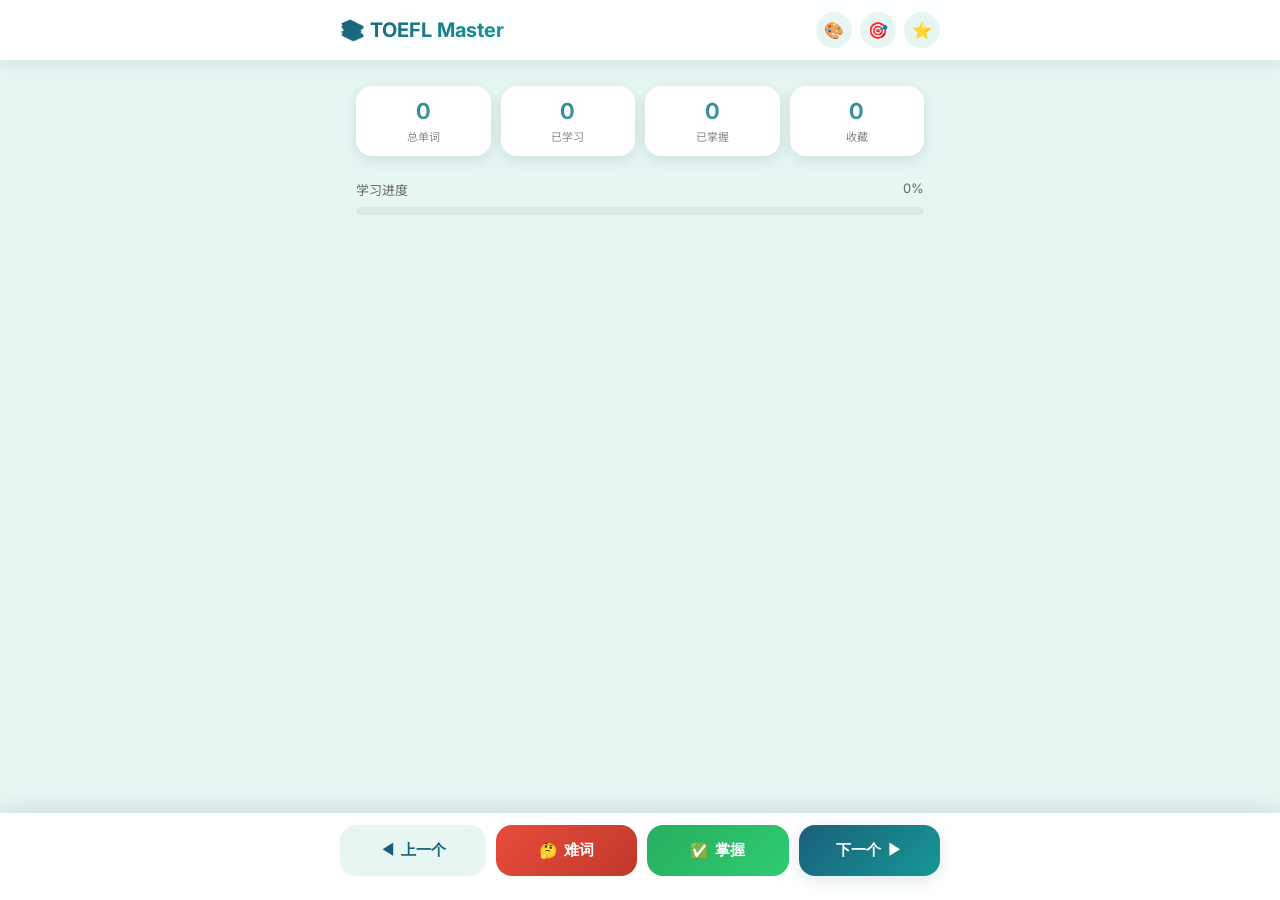
==== toefl_vocabulary_practice.html @ 08f5fb79 "Add files via upload" ====
<!DOCTYPE html>
<html lang="zh-CN">
<head>
    <meta charset="UTF-8">
    <meta name="viewport" content="width=device-width, initial-scale=1.0, maximum-scale=1.0, user-scalable=no">
    <title>TOEFL 单词记忆大师</title>
    <link href="https://fonts.googleapis.com/css2?family=Noto+Sans+SC:wght@300;400;500;700&family=Inter:wght@300;400;500;600;700&display=swap" rel="stylesheet">
    <style>
        :root {
            /* 主题1: 深海蓝 */
            --primary-1: #1a5f7a;
            --secondary-1: #159895;
            --accent-1: #57c5b6;
            --bg-1: #e8f6f3;
            --card-1: #ffffff;
            --text-1: #2c3e50;
            --shadow-1: rgba(26, 95, 122, 0.15);

            /* 主题2: 暮光紫 */
            --primary-2: #6c5ce7;
            --secondary-2: #a29bfe;
            --accent-2: #fd79a8;
            --bg-2: #f0f0f5;
            --card-2: #ffffff;
            --text-2: #2d3436;
            --shadow-2: rgba(108, 92, 231, 0.15);

            /* 主题3: 森林绿 */
            --primary-3: #27ae60;
            --secondary-3: #2ecc71;
            --accent-3: #f39c12;
            --bg-3: #e8f8f0;
            --card-3: #ffffff;
            --text-3: #1e272e;
            --shadow-3: rgba(39, 174, 96, 0.15);

            /* 主题4: 暖阳橙 */
            --primary-4: #e67e22;
            --secondary-4: #f39c12;
            --accent-4: #e74c3c;
            --bg-4: #fef5e7;
            --card-4: #ffffff;
            --text-4: #2c3e50;
            --shadow-4: rgba(230, 126, 34, 0.15);

            /* 主题5: 暗夜黑 */
            --primary-5: #2c3e50;
            --secondary-5: #34495e;
            --accent-5: #e74c3c;
            --bg-5: #1a1a2e;
            --card-5: #16213e;
            --text-5: #ecf0f1;
            --shadow-5: rgba(0, 0, 0, 0.3);

            /* 当前主题 */
            --primary: var(--primary-1);
            --secondary: var(--secondary-1);
            --accent: var(--accent-1);
            --bg: var(--bg-1);
            --card: var(--card-1);
            --text: var(--text-1);
            --shadow: var(--shadow-1);
        }

        * {
            margin: 0;
            padding: 0;
            box-sizing: border-box;
            -webkit-tap-highlight-color: transparent;
        }

        body {
            font-family: 'Inter', 'Noto Sans SC', sans-serif;
            background: var(--bg);
            color: var(--text);
            min-height: 100vh;
            transition: all 0.5s ease;
            overflow-x: hidden;
        }

        /* 粒子背景效果 */
        .particles {
            position: fixed;
            top: 0;
            left: 0;
            width: 100%;
            height: 100%;
            pointer-events: none;
            z-index: 0;
            overflow: hidden;
        }

        .particle {
            position: absolute;
            border-radius: 50%;
            opacity: 0.3;
            animation: float 15s infinite ease-in-out;
        }

        @keyframes float {
            0%, 100% { transform: translateY(0) translateX(0) rotate(0deg); }
            25% { transform: translateY(-30px) translateX(20px) rotate(90deg); }
            50% { transform: translateY(-15px) translateX(-20px) rotate(180deg); }
            75% { transform: translateY(-40px) translateX(15px) rotate(270deg); }
        }

        /* 顶部导航 */
        .header {
            position: fixed;
            top: 0;
            left: 0;
            right: 0;
            background: rgba(255, 255, 255, 0.95);
            backdrop-filter: blur(20px);
            -webkit-backdrop-filter: blur(20px);
            z-index: 1000;
            padding: 12px 16px;
            box-shadow: 0 2px 20px var(--shadow);
            transition: all 0.5s ease;
        }

        .header-content {
            max-width: 600px;
            margin: 0 auto;
            display: flex;
            justify-content: space-between;
            align-items: center;
        }

        .logo {
            font-size: 20px;
            font-weight: 700;
            background: linear-gradient(135deg, var(--primary), var(--secondary));
            -webkit-background-clip: text;
            -webkit-text-fill-color: transparent;
            background-clip: text;
        }

        .header-btns {
            display: flex;
            gap: 8px;
        }

        .icon-btn {
            width: 36px;
            height: 36px;
            border-radius: 50%;
            border: none;
            background: var(--bg);
            color: var(--primary);
            display: flex;
            align-items: center;
            justify-content: center;
            cursor: pointer;
            transition: all 0.3s ease;
            font-size: 16px;
        }

        .icon-btn:hover {
            background: var(--primary);
            color: white;
            transform: scale(1.1);
        }

        /* 主内容区 */
        .main {
            padding-top: 70px;
            padding-bottom: 100px;
            max-width: 600px;
            margin: 0 auto;
            position: relative;
            z-index: 1;
        }

        /* 统计卡片 */
        .stats-bar {
            display: grid;
            grid-template-columns: repeat(4, 1fr);
            gap: 10px;
            padding: 16px;
            margin-bottom: 8px;
        }

        .stat-item {
            background: var(--card);
            border-radius: 16px;
            padding: 12px 8px;
            text-align: center;
            box-shadow: 0 4px 15px var(--shadow);
            transition: all 0.3s ease;
        }

        .stat-item:hover {
            transform: translateY(-3px);
        }

        .stat-num {
            font-size: 22px;
            font-weight: 700;
            background: linear-gradient(135deg, var(--primary), var(--accent));
            -webkit-background-clip: text;
            -webkit-text-fill-color: transparent;
            background-clip: text;
        }

        .stat-label {
            font-size: 11px;
            color: #888;
            margin-top: 4px;
        }

        /* 进度条 */
        .progress-section {
            padding: 0 16px;
            margin-bottom: 16px;
        }

        .progress-info {
            display: flex;
            justify-content: space-between;
            margin-bottom: 8px;
            font-size: 13px;
            color: #666;
        }

        .progress-bar {
            height: 8px;
            background: rgba(0,0,0,0.05);
            border-radius: 4px;
            overflow: hidden;
        }

        .progress-fill {
            height: 100%;
            background: linear-gradient(90deg, var(--primary), var(--secondary));
            border-radius: 4px;
            transition: width 0.5s ease;
            position: relative;
            overflow: hidden;
        }

        .progress-fill::after {
            content: '';
            position: absolute;
            top: 0;
            left: 0;
            right: 0;
            bottom: 0;
            background: linear-gradient(90deg, transparent, rgba(255,255,255,0.4), transparent);
            animation: shimmer 2s infinite;
        }

        @keyframes shimmer {
            0% { transform: translateX(-100%); }
            100% { transform: translateX(100%); }
        }

        /* 单词卡片 */
        .word-card {
            background: var(--card);
            border-radius: 24px;
            margin: 16px;
            padding: 24px;
            box-shadow: 0 8px 30px var(--shadow);
            transition: all 0.5s ease;
            position: relative;
            overflow: hidden;
        }

        .word-card::before {
            content: '';
            position: absolute;
            top: 0;
            left: 0;
            right: 0;
            height: 4px;
            background: linear-gradient(90deg, var(--primary), var(--secondary), var(--accent));
        }

        .word-header {
            display: flex;
            justify-content: space-between;
            align-items: flex-start;
            margin-bottom: 16px;
        }

        .word-title {
            font-size: 32px;
            font-weight: 700;
            color: var(--primary);
            letter-spacing: -0.5px;
        }

        .word-phonetic {
            font-size: 16px;
            color: var(--secondary);
            margin-top: 4px;
            font-family: 'Inter', sans-serif;
        }

        .word-actions {
            display: flex;
            gap: 8px;
        }

        .action-btn {
            width: 44px;
            height: 44px;
            border-radius: 14px;
            border: 2px solid var(--bg);
            background: transparent;
            color: var(--primary);
            display: flex;
            align-items: center;
            justify-content: center;
            cursor: pointer;
            transition: all 0.3s ease;
            font-size: 18px;
        }

        .action-btn:hover, .action-btn.active {
            background: var(--primary);
            color: white;
            border-color: var(--primary);
            transform: scale(1.05);
        }

        .action-btn.favorite.active {
            background: #e74c3c;
            border-color: #e74c3c;
        }

        /* 标签 */
        .tag {
            display: inline-block;
            padding: 4px 12px;
            border-radius: 20px;
            font-size: 12px;
            font-weight: 500;
            margin-right: 6px;
            margin-bottom: 6px;
        }

        .tag-meaning {
            background: rgba(26, 95, 122, 0.1);
            color: var(--primary);
        }

        .tag-memory {
            background: rgba(87, 197, 182, 0.15);
            color: #159895;
        }

        .tag-phrase {
            background: rgba(230, 126, 34, 0.1);
            color: #e67e22;
        }

        /* 内容区域 */
        .section {
            margin-top: 20px;
            padding-top: 20px;
            border-top: 1px dashed rgba(0,0,0,0.1);
        }

        .section-title {
            font-size: 13px;
            font-weight: 600;
            color: var(--primary);
            text-transform: uppercase;
            letter-spacing: 1px;
            margin-bottom: 10px;
            display: flex;
            align-items: center;
            gap: 6px;
        }

        .section-content {
            font-size: 15px;
            line-height: 1.7;
            color: #444;
        }

        .meaning-box {
            background: linear-gradient(135deg, rgba(26,95,122,0.05), rgba(21,152,149,0.05));
            border-radius: 16px;
            padding: 16px;
            margin-top: 8px;
        }

        .meaning-text {
            font-size: 17px;
            font-weight: 500;
            color: var(--text);
            line-height: 1.6;
        }

        /* 例句区域 */
        .example-box {
            background: rgba(87, 197, 182, 0.08);
            border-radius: 16px;
            padding: 16px;
            margin-top: 12px;
            border-left: 3px solid var(--accent);
        }

        .example-en {
            font-size: 15px;
            color: #333;
            line-height: 1.6;
            font-style: italic;
        }

        .example-cn {
            font-size: 14px;
            color: #666;
            margin-top: 8px;
            line-height: 1.5;
        }

        /* 记忆方法特殊样式 */
        .memory-card {
            background: linear-gradient(135deg, #fff9e6, #fff3cd);
            border-radius: 16px;
            padding: 16px;
            margin-top: 12px;
            border: 1px solid rgba(243, 156, 18, 0.2);
            position: relative;
        }

        .memory-card::before {
            content: '💡';
            position: absolute;
            top: -10px;
            left: 16px;
            background: white;
            padding: 2px 8px;
            border-radius: 10px;
            font-size: 14px;
        }

        .memory-text {
            font-size: 14px;
            color: #856404;
            line-height: 1.7;
            margin-top: 4px;
        }

        /* 参考词 */
        .ref-box {
            display: flex;
            flex-wrap: wrap;
            gap: 8px;
            margin-top: 8px;
        }

        .ref-item {
            background: var(--bg);
            padding: 6px 14px;
            border-radius: 20px;
            font-size: 13px;
            color: var(--primary);
            cursor: pointer;
            transition: all 0.2s ease;
        }

        .ref-item:hover {
            background: var(--primary);
            color: white;
            transform: scale(1.05);
        }

        /* 底部操作栏 */
        .bottom-bar {
            position: fixed;
            bottom: 0;
            left: 0;
            right: 0;
            background: rgba(255, 255, 255, 0.98);
            backdrop-filter: blur(20px);
            -webkit-backdrop-filter: blur(20px);
            padding: 12px 16px 24px;
            box-shadow: 0 -4px 20px var(--shadow);
            z-index: 1000;
            transition: all 0.5s ease;
        }

        .bottom-content {
            max-width: 600px;
            margin: 0 auto;
            display: flex;
            gap: 10px;
        }

        .btn {
            flex: 1;
            padding: 14px 20px;
            border-radius: 16px;
            border: none;
            font-size: 15px;
            font-weight: 600;
            cursor: pointer;
            transition: all 0.3s ease;
            display: flex;
            align-items: center;
            justify-content: center;
            gap: 6px;
        }

        .btn-primary {
            background: linear-gradient(135deg, var(--primary), var(--secondary));
            color: white;
            box-shadow: 0 4px 15px var(--shadow);
        }

        .btn-primary:hover {
            transform: translateY(-2px);
            box-shadow: 0 6px 20px var(--shadow);
        }

        .btn-secondary {
            background: var(--bg);
            color: var(--primary);
            border: 2px solid var(--bg);
        }

        .btn-secondary:hover {
            border-color: var(--primary);
            background: rgba(26, 95, 122, 0.05);
        }

        .btn-danger {
            background: linear-gradient(135deg, #e74c3c, #c0392b);
            color: white;
        }

        .btn-success {
            background: linear-gradient(135deg, #27ae60, #2ecc71);
            color: white;
        }

        /* 主题选择器 */
        .theme-panel {
            position: fixed;
            top: 0;
            right: -100%;
            width: 100%;
            max-width: 320px;
            height: 100vh;
            background: var(--card);
            z-index: 2000;
            transition: right 0.4s ease;
            box-shadow: -5px 0 30px rgba(0,0,0,0.2);
            overflow-y: auto;
        }

        .theme-panel.open {
            right: 0;
        }

        .panel-header {
            padding: 20px;
            border-bottom: 1px solid rgba(0,0,0,0.1);
            display: flex;
            justify-content: space-between;
            align-items: center;
        }

        .panel-title {
            font-size: 18px;
            font-weight: 700;
        }

        .panel-close {
            width: 36px;
            height: 36px;
            border-radius: 50%;
            border: none;
            background: var(--bg);
            cursor: pointer;
            font-size: 18px;
        }

        .theme-list {
            padding: 20px;
        }

        .theme-item {
            display: flex;
            align-items: center;
            padding: 16px;
            border-radius: 16px;
            margin-bottom: 12px;
            cursor: pointer;
            transition: all 0.3s ease;
            border: 2px solid transparent;
        }

        .theme-item:hover {
            transform: translateX(-5px);
        }

        .theme-item.active {
            border-color: var(--primary);
            background: rgba(26, 95, 122, 0.05);
        }

        .theme-preview {
            width: 50px;
            height: 50px;
            border-radius: 12px;
            margin-right: 16px;
            display: flex;
            align-items: center;
            justify-content: center;
            font-size: 24px;
        }

        .theme-info h4 {
            font-size: 15px;
            margin-bottom: 4px;
        }

        .theme-info p {
            font-size: 12px;
            color: #888;
        }

        .overlay {
            position: fixed;
            top: 0;
            left: 0;
            right: 0;
            bottom: 0;
            background: rgba(0,0,0,0.5);
            z-index: 1500;
            opacity: 0;
            visibility: hidden;
            transition: all 0.3s ease;
        }

        .overlay.show {
            opacity: 1;
            visibility: visible;
        }

        /* 学习模式面板 */
        .mode-panel {
            position: fixed;
            bottom: -100%;
            left: 0;
            right: 0;
            background: var(--card);
            border-radius: 24px 24px 0 0;
            z-index: 2000;
            transition: bottom 0.4s ease;
            max-height: 70vh;
            overflow-y: auto;
        }

        .mode-panel.open {
            bottom: 0;
        }

        .mode-header {
            padding: 20px;
            text-align: center;
            border-bottom: 1px solid rgba(0,0,0,0.1);
        }

        .mode-grid {
            display: grid;
            grid-template-columns: repeat(2, 1fr);
            gap: 12px;
            padding: 20px;
        }

        .mode-item {
            padding: 20px;
            border-radius: 16px;
            background: var(--bg);
            text-align: center;
            cursor: pointer;
            transition: all 0.3s ease;
            border: 2px solid transparent;
        }

        .mode-item:hover {
            border-color: var(--primary);
            transform: translateY(-3px);
        }

        .mode-icon {
            font-size: 32px;
            margin-bottom: 8px;
        }

        .mode-name {
            font-size: 14px;
            font-weight: 600;
        }

        /* 拼写测试 */
        .spell-input {
            width: 100%;
            padding: 16px;
            border: 2px solid var(--bg);
            border-radius: 16px;
            font-size: 18px;
            text-align: center;
            letter-spacing: 2px;
            margin-top: 16px;
            background: var(--card);
            color: var(--text);
            transition: all 0.3s ease;
        }

        .spell-input:focus {
            outline: none;
            border-color: var(--primary);
            box-shadow: 0 0 0 4px var(--shadow);
        }

        .spell-input.correct {
            border-color: #27ae60;
            background: rgba(39, 174, 96, 0.1);
        }

        .spell-input.wrong {
            border-color: #e74c3c;
            background: rgba(231, 76, 60, 0.1);
        }

        /* 遮罩内容（用于记忆测试） */
        .mask-content {
            filter: blur(8px);
            user-select: none;
            transition: all 0.5s ease;
            cursor: pointer;
        }

        .mask-content.reveal {
            filter: blur(0);
        }

        .mask-hint {
            text-align: center;
            color: var(--primary);
            font-size: 13px;
            margin-top: 8px;
        }

        /* 收藏列表 */
        .fav-list {
            padding: 16px;
        }

        .fav-item {
            background: var(--card);
            border-radius: 16px;
            padding: 16px;
            margin-bottom: 12px;
            display: flex;
            justify-content: space-between;
            align-items: center;
            box-shadow: 0 2px 10px var(--shadow);
            cursor: pointer;
            transition: all 0.3s ease;
        }

        .fav-item:hover {
            transform: translateX(5px);
        }

        .fav-word {
            font-size: 18px;
            font-weight: 600;
            color: var(--primary);
        }

        .fav-meaning {
            font-size: 13px;
            color: #888;
            margin-top: 4px;
        }

        /* 历史记录 */
        .history-section {
            padding: 16px;
        }

        .history-date {
            font-size: 12px;
            color: #888;
            margin: 16px 0 8px;
            text-transform: uppercase;
            letter-spacing: 1px;
        }

        .history-item {
            display: flex;
            align-items: center;
            padding: 12px;
            background: var(--card);
            border-radius: 12px;
            margin-bottom: 8px;
            box-shadow: 0 2px 8px var(--shadow);
        }

        .history-status {
            width: 8px;
            height: 8px;
            border-radius: 50%;
            margin-right: 12px;
        }

        .history-status.mastered { background: #27ae60; }
        .history-status.learning { background: #f39c12; }
        .history-status.new { background: var(--primary); }

        /* 成就徽章 */
        .badge-grid {
            display: grid;
            grid-template-columns: repeat(3, 1fr);
            gap: 12px;
            padding: 16px;
        }

        .badge-item {
            background: var(--card);
            border-radius: 16px;
            padding: 16px 8px;
            text-align: center;
            box-shadow: 0 2px 10px var(--shadow);
            transition: all 0.3s ease;
        }

        .badge-item.locked {
            opacity: 0.4;
            filter: grayscale(1);
        }

        .badge-item:not(.locked):hover {
            transform: scale(1.05);
        }

        .badge-icon {
            font-size: 36px;
            margin-bottom: 8px;
        }

        .badge-name {
            font-size: 12px;
            font-weight: 600;
        }

        /* 动画 */
        @keyframes slideIn {
            from { opacity: 0; transform: translateY(20px); }
            to { opacity: 1; transform: translateY(0); }
        }

        @keyframes pulse {
            0%, 100% { transform: scale(1); }
            50% { transform: scale(1.05); }
        }

        @keyframes shake {
            0%, 100% { transform: translateX(0); }
            25% { transform: translateX(-10px); }
            75% { transform: translateX(10px); }
        }

        .animate-in {
            animation: slideIn 0.5s ease;
        }

        .animate-shake {
            animation: shake 0.4s ease;
        }

        .animate-pulse {
            animation: pulse 2s infinite;
        }

        /* 提示 toast */
        .toast {
            position: fixed;
            top: 80px;
            left: 50%;
            transform: translateX(-50%) translateY(-100px);
            background: var(--primary);
            color: white;
            padding: 12px 24px;
            border-radius: 12px;
            font-size: 14px;
            font-weight: 500;
            z-index: 3000;
            opacity: 0;
            transition: all 0.4s ease;
            box-shadow: 0 4px 20px var(--shadow);
        }

        .toast.show {
            transform: translateX(-50%) translateY(0);
            opacity: 1;
        }

        /* 响应式 */
        @media (max-width: 480px) {
            .word-title { font-size: 26px; }
            .stats-bar { grid-template-columns: repeat(2, 1fr); }
            .mode-grid { grid-template-columns: 1fr; }
            .badge-grid { grid-template-columns: repeat(2, 1fr); }
        }

        /* 滚动条美化 */
        ::-webkit-scrollbar {
            width: 6px;
        }

        ::-webkit-scrollbar-track {
            background: transparent;
        }

        ::-webkit-scrollbar-thumb {
            background: var(--primary);
            border-radius: 3px;
        }

        /* 暗色主题适配 */
        [data-theme="5"] .header,
        [data-theme="5"] .bottom-bar {
            background: rgba(22, 33, 62, 0.98);
        }

        [data-theme="5"] .word-card,
        [data-theme="5"] .stat-item,
        [data-theme="5"] .fav-item,
        [data-theme="5"] .history-item,
        [data-theme="5"] .badge-item {
            background: #1e3a5f;
        }

        [data-theme="5"] .section-content,
        [data-theme="5"] .example-en {
            color: #bdc3c7;
        }

        [data-theme="5"] .example-cn {
            color: #95a5a6;
        }

        [data-theme="5"] .memory-card {
            background: linear-gradient(135deg, #2c3e50, #34495e);
            border-color: rgba(255,255,255,0.1);
        }

        [data-theme="5"] .memory-text {
            color: #ecf0f1;
        }

        /* 专注模式 */
        .focus-mode .word-card .section:not(.meaning-section) {
            display: none;
        }

        .focus-mode .word-card::after {
            content: '点击显示详情';
            display: block;
            text-align: center;
            padding: 20px;
            color: var(--primary);
            font-size: 14px;
            cursor: pointer;
        }

        .focus-mode.reveal .word-card .section {
            display: block;
        }

        .focus-mode.reveal .word-card::after {
            display: none;
        }
    </style>
</head>
<body>
    <!-- 粒子背景 -->
    <div class="particles" id="particles"></div>

    <!-- Toast -->
    <div class="toast" id="toast"></div>

    <!-- 遮罩 -->
    <div class="overlay" id="overlay" onclick="closePanels()"></div>

    <!-- 头部 -->
    <header class="header">
        <div class="header-content">
            <div class="logo">📚 TOEFL Master</div>
            <div class="header-btns">
                <button class="icon-btn" onclick="toggleThemePanel()" title="切换主题">🎨</button>
                <button class="icon-btn" onclick="toggleModePanel()" title="学习模式">🎯</button>
                <button class="icon-btn" onclick="showFavorites()" title="收藏夹">⭐</button>
            </div>
        </div>
    </header>

    <!-- 主内容 -->
    <main class="main" id="main">
        <!-- 统计栏 -->
        <div class="stats-bar">
            <div class="stat-item">
                <div class="stat-num" id="stat-total">0</div>
                <div class="stat-label">总单词</div>
            </div>
            <div class="stat-item">
                <div class="stat-num" id="stat-learned">0</div>
                <div class="stat-label">已学习</div>
            </div>
            <div class="stat-item">
                <div class="stat-num" id="stat-mastered">0</div>
                <div class="stat-label">已掌握</div>
            </div>
            <div class="stat-item">
                <div class="stat-num" id="stat-favorites">0</div>
                <div class="stat-label">收藏</div>
            </div>
        </div>

        <!-- 进度条 -->
        <div class="progress-section">
            <div class="progress-info">
                <span>学习进度</span>
                <span id="progress-text">0%</span>
            </div>
            <div class="progress-bar">
                <div class="progress-fill" id="progress-fill" style="width: 0%"></div>
            </div>
        </div>

        <!-- 单词卡片容器 -->
        <div id="word-container"></div>
    </main>

    <!-- 底部操作栏 -->
    <div class="bottom-bar">
        <div class="bottom-content">
            <button class="btn btn-secondary" onclick="prevWord()">
                <span>◀</span> 上一个
            </button>
            <button class="btn btn-danger" onclick="markDifficult()">
                <span>🤔</span> 难词
            </button>
            <button class="btn btn-success" onclick="markMastered()">
                <span>✅</span> 掌握
            </button>
            <button class="btn btn-primary" onclick="nextWord()">
                下一个 <span>▶</span>
            </button>
        </div>
    </div>

    <!-- 主题面板 -->
    <div class="theme-panel" id="themePanel">
        <div class="panel-header">
            <div class="panel-title">🎨 选择主题</div>
            <button class="panel-close" onclick="closePanels()">✕</button>
        </div>
        <div class="theme-list">
            <div class="theme-item active" onclick="setTheme(1)" data-theme="1">
                <div class="theme-preview" style="background: linear-gradient(135deg, #1a5f7a, #159895);">🌊</div>
                <div class="theme-info">
                    <h4>深海蓝</h4>
                    <p>宁静深邃，专注学习</p>
                </div>
            </div>
            <div class="theme-item" onclick="setTheme(2)" data-theme="2">
                <div class="theme-preview" style="background: linear-gradient(135deg, #6c5ce7, #a29bfe);">🔮</div>
                <div class="theme-info">
                    <h4>暮光紫</h4>
                    <p>神秘优雅，激发灵感</p>
                </div>
            </div>
            <div class="theme-item" onclick="setTheme(3)" data-theme="3">
                <div class="theme-preview" style="background: linear-gradient(135deg, #27ae60, #2ecc71);">🌲</div>
                <div class="theme-info">
                    <h4>森林绿</h4>
                    <p>自然清新，舒缓眼睛</p>
                </div>
            </div>
            <div class="theme-item" onclick="setTheme(4)" data-theme="4">
                <div class="theme-preview" style="background: linear-gradient(135deg, #e67e22, #f39c12);">☀️</div>
                <div class="theme-info">
                    <h4>暖阳橙</h4>
                    <p>活力温暖，积极向上</p>
                </div>
            </div>
            <div class="theme-item" onclick="setTheme(5)" data-theme="5">
                <div class="theme-preview" style="background: linear-gradient(135deg, #2c3e50, #34495e);">🌙</div>
                <div class="theme-info">
                    <h4>暗夜黑</h4>
                    <p>低调护眼，夜间模式</p>
                </div>
            </div>
        </div>
    </div>

    <!-- 学习模式面板 -->
    <div class="mode-panel" id="modePanel">
        <div class="mode-header">
            <h3>🎯 学习模式</h3>
            <p style="font-size: 13px; color: #888; margin-top: 4px;">选择适合你的记忆方式</p>
        </div>
        <div class="mode-grid">
            <div class="mode-item" onclick="setMode('normal')">
                <div class="mode-icon">📖</div>
                <div class="mode-name">普通模式</div>
                <p style="font-size: 11px; color: #888; margin-top: 4px;">完整展示所有内容</p>
            </div>
            <div class="mode-item" onclick="setMode('focus')">
                <div class="mode-icon">🎯</div>
                <div class="mode-name">专注模式</div>
                <p style="font-size: 11px; color: #888; margin-top: 4px;">先显示单词，点击展开</p>
            </div>
            <div class="mode-item" onclick="setMode('spell')">
                <div class="mode-icon">✍️</div>
                <div class="mode-name">拼写模式</div>
                <p style="font-size: 11px; color: #888; margin-top: 4px;">听发音拼写单词</p>
            </div>
            <div class="mode-item" onclick="setMode('mask')">
                <div class="mode-icon">🎭</div>
                <div class="mode-name">遮罩模式</div>
                <p style="font-size: 11px; color: #888; margin-top: 4px;">模糊中文，回忆释义</p>
            </div>
            <div class="mode-item" onclick="setMode('review')">
                <div class="mode-icon">🔄</div>
                <div class="mode-name">复习模式</div>
                <p style="font-size: 11px; color: #888; margin-top: 4px;">只显示难词和收藏</p>
            </div>
            <div class="mode-item" onclick="setMode('shuffle')">
                <div class="mode-icon">🎲</div>
                <div class="mode-name">随机模式</div>
                <p style="font-size: 11px; color: #888; margin-top: 4px;">打乱顺序随机出现</p>
            </div>
        </div>
        <div style="padding: 0 20px 20px;">
            <button class="btn btn-primary" style="width: 100%;" onclick="closePanels()">开始练习</button>
        </div>
    </div>

    <!-- 收藏列表面板 -->
    <div class="theme-panel" id="favPanel" style="right: -100%;">
        <div class="panel-header">
            <div class="panel-title">⭐ 我的收藏</div>
            <button class="panel-close" onclick="closePanels()">✕</button>
        </div>
        <div class="fav-list" id="favList"></div>
    </div>

    <!-- 历史面板 -->
    <div class="theme-panel" id="historyPanel" style="right: -100%;">
        <div class="panel-header">
            <div class="panel-title">📊 学习历史</div>
            <button class="panel-close" onclick="closePanels()">✕</button>
        </div>
        <div class="history-section" id="historySection"></div>
    </div>

    <script>
        // ==================== 数据存储 ====================
        const Storage = {
            get(key) {
                try {
                    return JSON.parse(localStorage.getItem('toefl_' + key)) || {};
                } catch {
                    return {};
                }
            },
            set(key, value) {
                localStorage.setItem('toefl_' + key, JSON.stringify(value));
            },
            getArray(key) {
                try {
                    return JSON.parse(localStorage.getItem('toefl_' + key)) || [];
                } catch {
                    return [];
                }
            },
            setArray(key, value) {
                localStorage.setItem('toefl_' + key, JSON.stringify(value));
            }
        };

        // ==================== 全局状态 ====================
        let words = [];
        let currentIndex = 0;
        let currentMode = 'normal';
        let favorites = Storage.getArray('favorites');
        let learned = Storage.get('learned');
        let mastered = Storage.get('mastered');
        let difficult = Storage.getArray('difficult');
        let history = Storage.getArray('history');
        let theme = Storage.get('theme') || 1;
        let audioCtx = null;
        let currentAudio = null;

        // ==================== 初始化 ====================
        async function init() {
            // 加载保存的主题
            setTheme(theme, false);

            // 创建粒子背景
            createParticles();

            // 加载单词数据 - 支持多种路径和错误处理
            const jsonPaths = [
                'toefl_vocabulary.json',
                './toefl_vocabulary.json',
                '../toefl_vocabulary.json',
                'data/toefl_vocabulary.json',
                '/toefl_vocabulary.json'
            ];

            let loadSuccess = false;
            let lastError = null;

            for (const path of jsonPaths) {
                try {
                    const response = await fetch(path, { 
                        method: 'GET',
                        cache: 'no-cache'
                    });
                    if (response.ok) {
                        words = await response.json();
                        loadSuccess = true;
                        console.log('✅ JSON加载成功:', path);
                        break;
                    }
                } catch (e) {
                    lastError = e;
                    console.log('⚠️ 路径失败:', path, e.message);
                    continue;
                }
            }

            if (!loadSuccess) {
                console.error('❌ 所有JSON路径均失败:', lastError);
                showToast('❌ 无法加载单词数据，请确保 toefl_vocabulary.json 文件存在');
                // 显示手动加载提示
                showManualLoadPrompt();
                return;
            }

                // 恢复上次位置
                const savedIndex = Storage.get('currentIndex');
                if (savedIndex && savedIndex < words.length) {
                    currentIndex = savedIndex;
                }

                // 随机模式打乱
                if (currentMode === 'shuffle') {
                    shuffleWords();
                }

                updateStats();
                renderWord();
                showToast('📚 已加载 ' + words.length + ' 个单词');
            } catch (e) {
                showToast('❌ 加载单词失败，请检查文件');
                console.error(e);
            }
        }

        // ==================== 粒子背景 ====================
        function createParticles() {
            const container = document.getElementById('particles');
            const colors = ['var(--primary)', 'var(--secondary)', 'var(--accent)'];

            for (let i = 0; i < 15; i++) {
                const particle = document.createElement('div');
                particle.className = 'particle';
                particle.style.left = Math.random() * 100 + '%';
                particle.style.top = Math.random() * 100 + '%';
                particle.style.width = (Math.random() * 20 + 5) + 'px';
                particle.style.height = particle.style.width;
                particle.style.background = colors[Math.floor(Math.random() * colors.length)];
                particle.style.animationDelay = (Math.random() * 15) + 's';
                particle.style.animationDuration = (Math.random() * 10 + 10) + 's';
                container.appendChild(particle);
            }
        }

        // ==================== 主题切换 ====================
        function setTheme(id, save = true) {
            theme = id;
            document.body.setAttribute('data-theme', id);

            const root = document.documentElement;
            root.style.setProperty('--primary', `var(--primary-${id})`);
            root.style.setProperty('--secondary', `var(--secondary-${id})`);
            root.style.setProperty('--accent', `var(--accent-${id})`);
            root.style.setProperty('--bg', `var(--bg-${id})`);
            root.style.setProperty('--card', `var(--card-${id})`);
            root.style.setProperty('--text', `var(--text-${id})`);
            root.style.setProperty('--shadow', `var(--shadow-${id})`);

            if (save) {
                Storage.set('theme', id);
                showToast('🎨 主题已切换');
            }

            // 更新面板选中状态
            document.querySelectorAll('.theme-item').forEach(item => {
                item.classList.toggle('active', item.dataset.theme == id);
            });
        }

        function toggleThemePanel() {
            const panel = document.getElementById('themePanel');
            panel.classList.toggle('open');
            document.getElementById('overlay').classList.toggle('show');
        }

        // ==================== 学习模式 ====================
        function setMode(mode) {
            currentMode = mode;
            Storage.set('mode', mode);

            if (mode === 'shuffle') {
                shuffleWords();
                currentIndex = 0;
            } else if (mode === 'review') {
                // 只保留难词和收藏
                const reviewWords = words.filter((w, i) => 
                    difficult.includes(i) || favorites.includes(i)
                );
                if (reviewWords.length === 0) {
                    showToast('📭 没有需要复习的单词');
                    return;
                }
                words = reviewWords;
                currentIndex = 0;
            }

            closePanels();
            renderWord();
            showToast('🎯 已切换到' + getModeName(mode));
        }

        function getModeName(mode) {
            const names = {
                normal: '普通模式',
                focus: '专注模式',
                spell: '拼写模式',
                mask: '遮罩模式',
                review: '复习模式',
                shuffle: '随机模式'
            };
            return names[mode] || mode;
        }

        function toggleModePanel() {
            const panel = document.getElementById('modePanel');
            panel.classList.toggle('open');
            document.getElementById('overlay').classList.toggle('show');
        }

        function shuffleWords() {
            for (let i = words.length - 1; i > 0; i--) {
                const j = Math.floor(Math.random() * (i + 1));
                [words[i], words[j]] = [words[j], words[i]];
            }
        }

        // ==================== 单词渲染 ====================
        function renderWord() {
            if (words.length === 0) return;

            const word = words[currentIndex];
            const container = document.getElementById('word-container');
            const isFav = favorites.includes(currentIndex);
            const isDifficult = difficult.includes(currentIndex);

            let html = `
                <div class="word-card animate-in" id="wordCard">
                    <div class="word-header">
                        <div>
                            <div class="word-title">${word['单词']}</div>
                            <div class="word-phonetic">/${word['读音']}/</div>
                        </div>
                        <div class="word-actions">
                            <button class="action-btn ${isFav ? 'active favorite' : ''}" onclick="toggleFavorite()" title="收藏">
                                ${isFav ? '⭐' : '☆'}
                            </button>
                            <button class="action-btn" onclick="playPronunciation()" title="发音">
                                🔊
                            </button>
                        </div>
                    </div>
            `;

            // 词义
            if (currentMode === 'mask') {
                html += `
                    <div class="meaning-section">
                        <div class="section-title">📖 词义</div>
                        <div class="meaning-box mask-content" onclick="this.classList.toggle('reveal')">
                            <div class="meaning-text">${word['单词中文意思']}</div>
                        </div>
                        <div class="mask-hint">👆 点击显示词义</div>
                    </div>
                `;
            } else {
                html += `
                    <div class="meaning-section">
                        <div class="section-title">📖 词义</div>
                        <div class="meaning-box">
                            <div class="meaning-text">${word['单词中文意思']}</div>
                        </div>
                    </div>
                `;
            }

            // 记忆方法
            if (word['记忆方法'] && word['记忆方法'].trim()) {
                html += `
                    <div class="section">
                        <div class="section-title">💡 记忆法</div>
                        <div class="memory-card">
                            <div class="memory-text">${word['记忆方法']}</div>
                        </div>
                    </div>
                `;
            }

            // 搭配短语
            if (word['搭配短语'] && word['搭配短语'].trim()) {
                html += `
                    <div class="section">
                        <div class="section-title">🔗 搭配</div>
                        <div class="section-content">
                            <span class="tag tag-phrase">${word['搭配短语']}</span>
                        </div>
                    </div>
                `;
            }

            // 例句
            if (word['例句'] && word['例句'].trim()) {
                html += `
                    <div class="section">
                        <div class="section-title">📝 例句</div>
                        <div class="example-box">
                            <div class="example-en">${word['例句']}</div>
                            ${word['例句中文含义'] ? `<div class="example-cn">${word['例句中文含义']}</div>` : ''}
                        </div>
                    </div>
                `;
            }

            // 参考词
            if (word['参考词'] && word['参考词'].trim()) {
                const refs = word['参考词'].split(/[；;]/).filter(r => r.trim());
                html += `
                    <div class="section">
                        <div class="section-title">📚 参考</div>
                        <div class="ref-box">
                            ${refs.map(r => `<span class="ref-item" onclick="searchWord('${r.trim().split('（')[0]}')">${r.trim()}</span>`).join('')}
                        </div>
                    </div>
                `;
            }

            // 拼写输入（拼写模式）
            if (currentMode === 'spell') {
                html += `
                    <div class="section">
                        <div class="section-title">✍️ 拼写练习</div>
                        <input type="text" class="spell-input" id="spellInput" 
                            placeholder="听发音后输入单词" 
                            onkeyup="checkSpell(event)"
                            autocomplete="off" autocorrect="off" autocapitalize="off" spellcheck="false">
                        <button class="btn btn-primary" style="width: 100%; margin-top: 10px;" onclick="checkSpellManual()">
                            检查拼写
                        </button>
                    </div>
                `;
            }

            // 状态标签
            html += `<div style="margin-top: 16px; display: flex; gap: 8px; flex-wrap: wrap;">`;
            if (isDifficult) html += `<span class="tag" style="background: rgba(231,76,60,0.1); color: #e74c3c;">🤔 难词</span>`;
            if (mastered[currentIndex]) html += `<span class="tag" style="background: rgba(39,174,96,0.1); color: #27ae60;">✅ 已掌握</span>`;
            html += `</div>`;

            html += `</div>`;

            container.innerHTML = html;

            // 自动播放发音
            if (currentMode === 'spell') {
                setTimeout(() => playPronunciation(), 500);
            }

            // 保存进度
            Storage.set('currentIndex', currentIndex);

            // 记录历史
            addHistory(word['单词'], 'view');
        }

        // ==================== 发音功能 ====================
        function playPronunciation() {
            if (!words[currentIndex]) return;

            const word = words[currentIndex]['单词'];

            // 停止之前的音频
            if (currentAudio) {
                currentAudio.pause();
                currentAudio = null;
            }

            // 使用有道发音API
            const audio = new Audio(`https://dict.youdao.com/dictvoice?type=2&audio=${encodeURIComponent(word)}`);
            audio.play().catch(e => {
                console.log('发音播放失败:', e);
                showToast('🔇 发音加载失败');
            });
            currentAudio = audio;

            // 视觉反馈
            const btn = document.querySelector('.action-btn[onclick="playPronunciation()"]');
            if (btn) {
                btn.style.transform = 'scale(1.2)';
                setTimeout(() => btn.style.transform = '', 200);
            }
        }

        // ==================== 拼写检查 ====================
        function checkSpell(event) {
            if (event.key === 'Enter') {
                checkSpellManual();
            }
        }

        function checkSpellManual() {
            const input = document.getElementById('spellInput');
            if (!input) return;

            const userAnswer = input.value.trim().toLowerCase();
            const correct = words[currentIndex]['单词'].toLowerCase();

            if (userAnswer === correct) {
                input.classList.add('correct');
                input.classList.remove('wrong');
                showToast('🎉 拼写正确！');
                addHistory(words[currentIndex]['单词'], 'spell_correct');

                // 自动标记为掌握
                setTimeout(() => markMastered(), 1000);
            } else {
                input.classList.add('wrong');
                input.classList.remove('correct');
                showToast(`❌ 正确拼写: ${words[currentIndex]['单词']}`);
                addHistory(words[currentIndex]['单词'], 'spell_wrong');

                // 标记为难词
                if (!difficult.includes(currentIndex)) {
                    difficult.push(currentIndex);
                    Storage.setArray('difficult', difficult);
                }
            }
        }

        // ==================== 导航功能 ====================
        function nextWord() {
            if (currentIndex < words.length - 1) {
                currentIndex++;
                renderWord();
            } else {
                showToast('🎉 恭喜！已完成所有单词');
                currentIndex = 0;
                renderWord();
            }
        }

        function prevWord() {
            if (currentIndex > 0) {
                currentIndex--;
                renderWord();
            } else {
                showToast('📍 已经是第一个单词');
            }
        }

        // ==================== 标记功能 ====================
        function toggleFavorite() {
            const idx = currentIndex;
            const pos = favorites.indexOf(idx);

            if (pos > -1) {
                favorites.splice(pos, 1);
                showToast('💔 已取消收藏');
            } else {
                favorites.push(idx);
                showToast('⭐ 已收藏');
            }

            Storage.setArray('favorites', favorites);
            updateStats();
            renderWord();
        }

        function markDifficult() {
            if (!difficult.includes(currentIndex)) {
                difficult.push(currentIndex);
                Storage.setArray('difficult', difficult);
                showToast('🤔 已标记为难词');
            } else {
                const pos = difficult.indexOf(currentIndex);
                difficult.splice(pos, 1);
                Storage.setArray('difficult', difficult);
                showToast('😊 已取消难词标记');
            }
            updateStats();
            renderWord();
        }

        function markMastered() {
            mastered[currentIndex] = true;
            Storage.set('mastered', mastered);

            learned[currentIndex] = true;
            Storage.set('learned', learned);

            // 从难词中移除
            const pos = difficult.indexOf(currentIndex);
            if (pos > -1) {
                difficult.splice(pos, 1);
                Storage.setArray('difficult', difficult);
            }

            showToast('✅ 已掌握！继续加油');
            updateStats();
            renderWord();

            // 自动跳到下一个
            setTimeout(() => nextWord(), 800);
        }

        // ==================== 搜索跳转 ====================
        function searchWord(word) {
            const idx = words.findIndex(w => w['单词'].toLowerCase() === word.toLowerCase());
            if (idx > -1) {
                currentIndex = idx;
                renderWord();
                closePanels();
            } else {
                showToast('🔍 未找到该单词');
            }
        }

        // ==================== 收藏列表 ====================
        function showFavorites() {
            const panel = document.getElementById('favPanel');
            const list = document.getElementById('favList');

            if (favorites.length === 0) {
                list.innerHTML = '<div style="text-align: center; padding: 40px; color: #888;">⭐ 还没有收藏单词<br>点击单词卡片的星星图标收藏</div>';
            } else {
                list.innerHTML = favorites.map(idx => {
                    const w = words[idx];
                    if (!w) return '';
                    return `
                        <div class="fav-item" onclick="jumpToWord(${idx})">
                            <div>
                                <div class="fav-word">${w['单词']}</div>
                                <div class="fav-meaning">${w['单词中文意思'].substring(0, 30)}...</div>
                            </div>
                            <span style="font-size: 20px;">▶</span>
                        </div>
                    `;
                }).join('');
            }

            panel.classList.add('open');
            document.getElementById('overlay').classList.add('show');
        }

        function jumpToWord(idx) {
            currentIndex = idx;
            renderWord();
            closePanels();
        }

        // ==================== 历史记录 ====================
        function addHistory(word, action) {
            const today = new Date().toISOString().split('T')[0];
            history.unshift({
                word,
                action,
                time: new Date().toLocaleTimeString(),
                date: today
            });

            // 只保留最近100条
            if (history.length > 100) history = history.slice(0, 100);
            Storage.setArray('history', history);
        }

        function showHistory() {
            const panel = document.getElementById('historyPanel');
            const section = document.getElementById('historySection');

            if (history.length === 0) {
                section.innerHTML = '<div style="text-align: center; padding: 40px; color: #888;">📭 暂无学习记录</div>';
            } else {
                let currentDate = '';
                section.innerHTML = history.map(h => {
                    let dateHeader = '';
                    if (h.date !== currentDate) {
                        currentDate = h.date;
                        dateHeader = `<div class="history-date">${h.date}</div>`;
                    }

                    const statusClass = h.action === 'mastered' ? 'mastered' : 
                                       h.action === 'spell_wrong' ? 'learning' : 'new';
                    const actionEmoji = {
                        view: '👀',
                        mastered: '✅',
                        spell_correct: '✍️',
                        spell_wrong: '❌',
                        favorite: '⭐'
                    };

                    return `${dateHeader}
                        <div class="history-item">
                            <div class="history-status ${statusClass}"></div>
                            <div style="flex: 1;">
                                <div style="font-weight: 600;">${h.word}</div>
                                <div style="font-size: 12px; color: #888;">${actionEmoji[h.action] || '•'} ${h.time}</div>
                            </div>
                        </div>
                    `;
                }).join('');
            }

            panel.classList.add('open');
            document.getElementById('overlay').classList.add('show');
        }

        // ==================== 统计更新 ====================
        function updateStats() {
            document.getElementById('stat-total').textContent = words.length;
            document.getElementById('stat-learned').textContent = Object.keys(learned).length;
            document.getElementById('stat-mastered').textContent = Object.keys(mastered).length;
            document.getElementById('stat-favorites').textContent = favorites.length;

            const progress = words.length > 0 ? Math.round((Object.keys(mastered).length / words.length) * 100) : 0;
            document.getElementById('progress-text').textContent = progress + '%';
            document.getElementById('progress-fill').style.width = progress + '%';
        }

        // ==================== 面板控制 ====================
        function closePanels() {
            document.querySelectorAll('.theme-panel, .mode-panel').forEach(p => p.classList.remove('open'));
            document.getElementById('overlay').classList.remove('show');
        }

        // ==================== Toast提示 ====================
        function showToast(message) {
            const toast = document.getElementById('toast');
            toast.textContent = message;
            toast.classList.add('show');

            setTimeout(() => {
                toast.classList.remove('show');
            }, 2500);
        }

        // ==================== 键盘快捷键 ====================
        document.addEventListener('keydown', (e) => {
            if (e.target.tagName === 'INPUT') return;

            switch(e.key) {
                case 'ArrowRight':
                case ' ':
                    e.preventDefault();
                    nextWord();
                    break;
                case 'ArrowLeft':
                    prevWord();
                    break;
                case 'f':
                    toggleFavorite();
                    break;
                case 'p':
                    playPronunciation();
                    break;
                case 'm':
                    markMastered();
                    break;
                case 'd':
                    markDifficult();
                    break;
            }
        });

        // ==================== 触摸滑动支持 ====================
        let touchStartX = 0;
        let touchEndX = 0;

        document.addEventListener('touchstart', (e) => {
            touchStartX = e.changedTouches[0].screenX;
        }, false);

        document.addEventListener('touchend', (e) => {
            touchEndX = e.changedTouches[0].screenX;
            handleSwipe();
        }, false);

        function handleSwipe() {
            const threshold = 80;
            const diff = touchStartX - touchEndX;

            if (Math.abs(diff) > threshold) {
                if (diff > 0) {
                    nextWord(); // 左滑下一个
                } else {
                    prevWord(); // 右滑上一个
                }
            }
        }

        // ==================== 手动加载JSON ====================
        function showManualLoadPrompt() {
            const container = document.getElementById('word-container');
            container.innerHTML = `
                <div class="word-card" style="text-align: center; padding: 40px 24px;">
                    <div style="font-size: 48px; margin-bottom: 16px;">📂</div>
                    <h3 style="margin-bottom: 12px; color: var(--primary);">无法自动加载单词数据</h3>
                    <p style="color: #888; margin-bottom: 20px; line-height: 1.6;">
                        请确保 <code style="background: var(--bg); padding: 2px 6px; border-radius: 4px;">toefl_vocabulary.json</code> 
                        文件与HTML文件在同一目录下
                    </p>
                    <div style="background: var(--bg); border-radius: 12px; padding: 16px; margin-bottom: 20px; text-align: left;">
                        <p style="font-size: 13px; color: #666; margin-bottom: 8px;"><strong>可能的原因：</strong></p>
                        <ul style="font-size: 12px; color: #888; padding-left: 16px; line-height: 1.8;">
                            <li>JSON文件名称不匹配（应为 toefl_vocabulary.json）</li>
                            <li>JSON文件未放在正确位置</li>
                            <li>通过 file:// 协议打开时浏览器安全限制</li>
                            <li>服务器未正确配置 MIME 类型</li>
                        </ul>
                    </div>
                    <button class="btn btn-primary" onclick="retryLoad()" style="margin-bottom: 10px;">
                        🔄 重新尝试加载
                    </button>
                    <p style="font-size: 12px; color: #aaa; margin-top: 8px;">
                        💡 建议：使用本地服务器打开（如 VS Code Live Server）
                    </p>
                </div>
            `;
        }

        function retryLoad() {
            showToast('🔄 正在重新加载...');
            init();
        }

        // ==================== 启动 ====================
        document.addEventListener('DOMContentLoaded', init);
    </script>
</body>
</html>
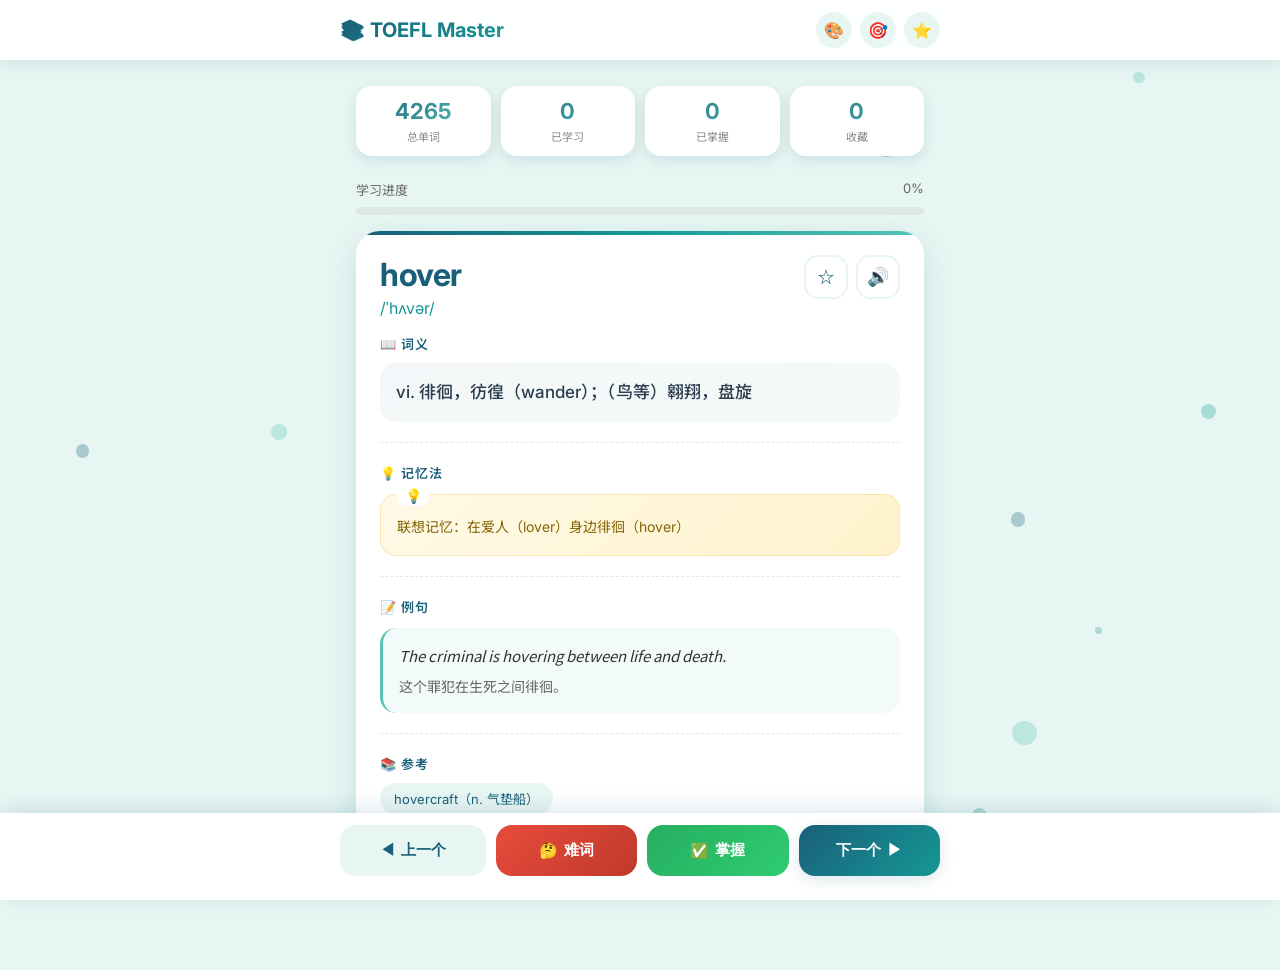
==== commit 1a516dd1: "Refactor word loading logic and error handling" ====
--- a/toefl_vocabulary_practice.html
+++ b/toefl_vocabulary_practice.html
@@ -1266,11 +1266,134 @@
                 updateStats();
                 renderWord();
                 showToast('📚 已加载 ' + words.length + ' 个单词');
-            } catch (e) {
+                    // ==================== 初始化 ====================
+                    async function init() {
+                        // 加载保存的主题
+                        setTheme(theme, false);
+            
+                        // 创建粒子背景
+                        createParticles();
+            
+                        // 加载单词数据 - 支持多种路径和错误处理
+                        const jsonPaths = [
+                            'toefl_vocabulary.json',
+                            './toefl_vocabulary.json',
+                            '../toefl_vocabulary.json',
+                            'data/toefl_vocabulary.json',
+                            '/toefl_vocabulary.json'
+                        ];
+            
+                        let loadSuccess = false;
+                        let lastError = null;
+            
+                        for (const path of jsonPaths) {
+                            try {
+                                const response = await fetch(path, { 
+                                    method: 'GET',
+                                    cache: 'no-cache'
+                                });
+                                if (response.ok) {
+                                    words = await response.json();
+                                    loadSuccess = true;
+                                    console.log('✅ JSON加载成功:', path);
+                                    break;
+                                }
+                            } catch (e) {
+                                lastError = e;
+                                console.log('⚠️ 路径失败:', path, e.message);
+                                continue;
+                            }
+                        }
+            
+                        if (!loadSuccess) {
+                            console.error('❌ 所有JSON路径均失败:', lastError);
+                            showToast('❌ 无法加载单词数据，请确保 toefl_vocabulary.json 文件存在');
+                            // 显示手动加载提示
+                            showManualLoadPrompt();
+                            return;
+                        }
+            
+                        // 修复点：移除孤立的 catch 块，直接执行后续逻辑
+                        // 恢复上次位置
+                        const savedIndex = Storage.get('currentIndex');
+                        if (savedIndex && savedIndex < words.length) {
+                            currentIndex = savedIndex;
+                        }
+            
+                        // 随机模式打乱
+                        if (currentMode === 'shuffle') {
+                            shuffleWords();
+                        }
+            
+                        updateStats();
+                        renderWord();
+                        showToast('📚 已加载 ' + words.length + ' 个单词');
+                    }
                 showToast('❌ 加载单词失败，请检查文件');
                 console.error(e);
             }
-        }
+                // ==================== 初始化 ====================
+                async function init() {
+                    // 加载保存的主题
+                    setTheme(theme, false);
+        
+                    // 创建粒子背景
+                    createParticles();
+        
+                    // 加载单词数据 - 支持多种路径和错误处理
+                    const jsonPaths = [
+                        'toefl_vocabulary.json',
+                        './toefl_vocabulary.json',
+                        '../toefl_vocabulary.json',
+                        'data/toefl_vocabulary.json',
+                        '/toefl_vocabulary.json'
+                    ];
+        
+                    let loadSuccess = false;
+                    let lastError = null;
+        
+                    for (const path of jsonPaths) {
+                        try {
+                            const response = await fetch(path, { 
+                                method: 'GET',
+                                cache: 'no-cache'
+                            });
+                            if (response.ok) {
+                                words = await response.json();
+                                loadSuccess = true;
+                                console.log('✅ JSON加载成功:', path);
+                                break;
+                            }
+                        } catch (e) {
+                            lastError = e;
+                            console.log('⚠️ 路径失败:', path, e.message);
+                            continue;
+                        }
+                    }
+        
+                    if (!loadSuccess) {
+                        console.error('❌ 所有JSON路径均失败:', lastError);
+                        showToast('❌ 无法加载单词数据，请确保 toefl_vocabulary.json 文件存在');
+                        // 显示手动加载提示
+                        showManualLoadPrompt();
+                        return;
+                    }
+        
+                    // 恢复上次位置
+                    const savedIndex = Storage.get('currentIndex');
+                    if (savedIndex && savedIndex < words.length) {
+                        currentIndex = savedIndex;
+                    }
+        
+                    // 随机模式打乱
+                    if (currentMode === 'shuffle') {
+                        shuffleWords();
+                    }
+        
+                    updateStats();
+                    renderWord();
+                    showToast('📚 已加载 ' + words.length + ' 个单词');
+                }
 
         // ==================== 粒子背景 ====================
         function createParticles() {
@@ -1873,4 +1996,4 @@
         document.addEventListener('DOMContentLoaded', init);
     </script>
 </body>
-</html>+</html>
